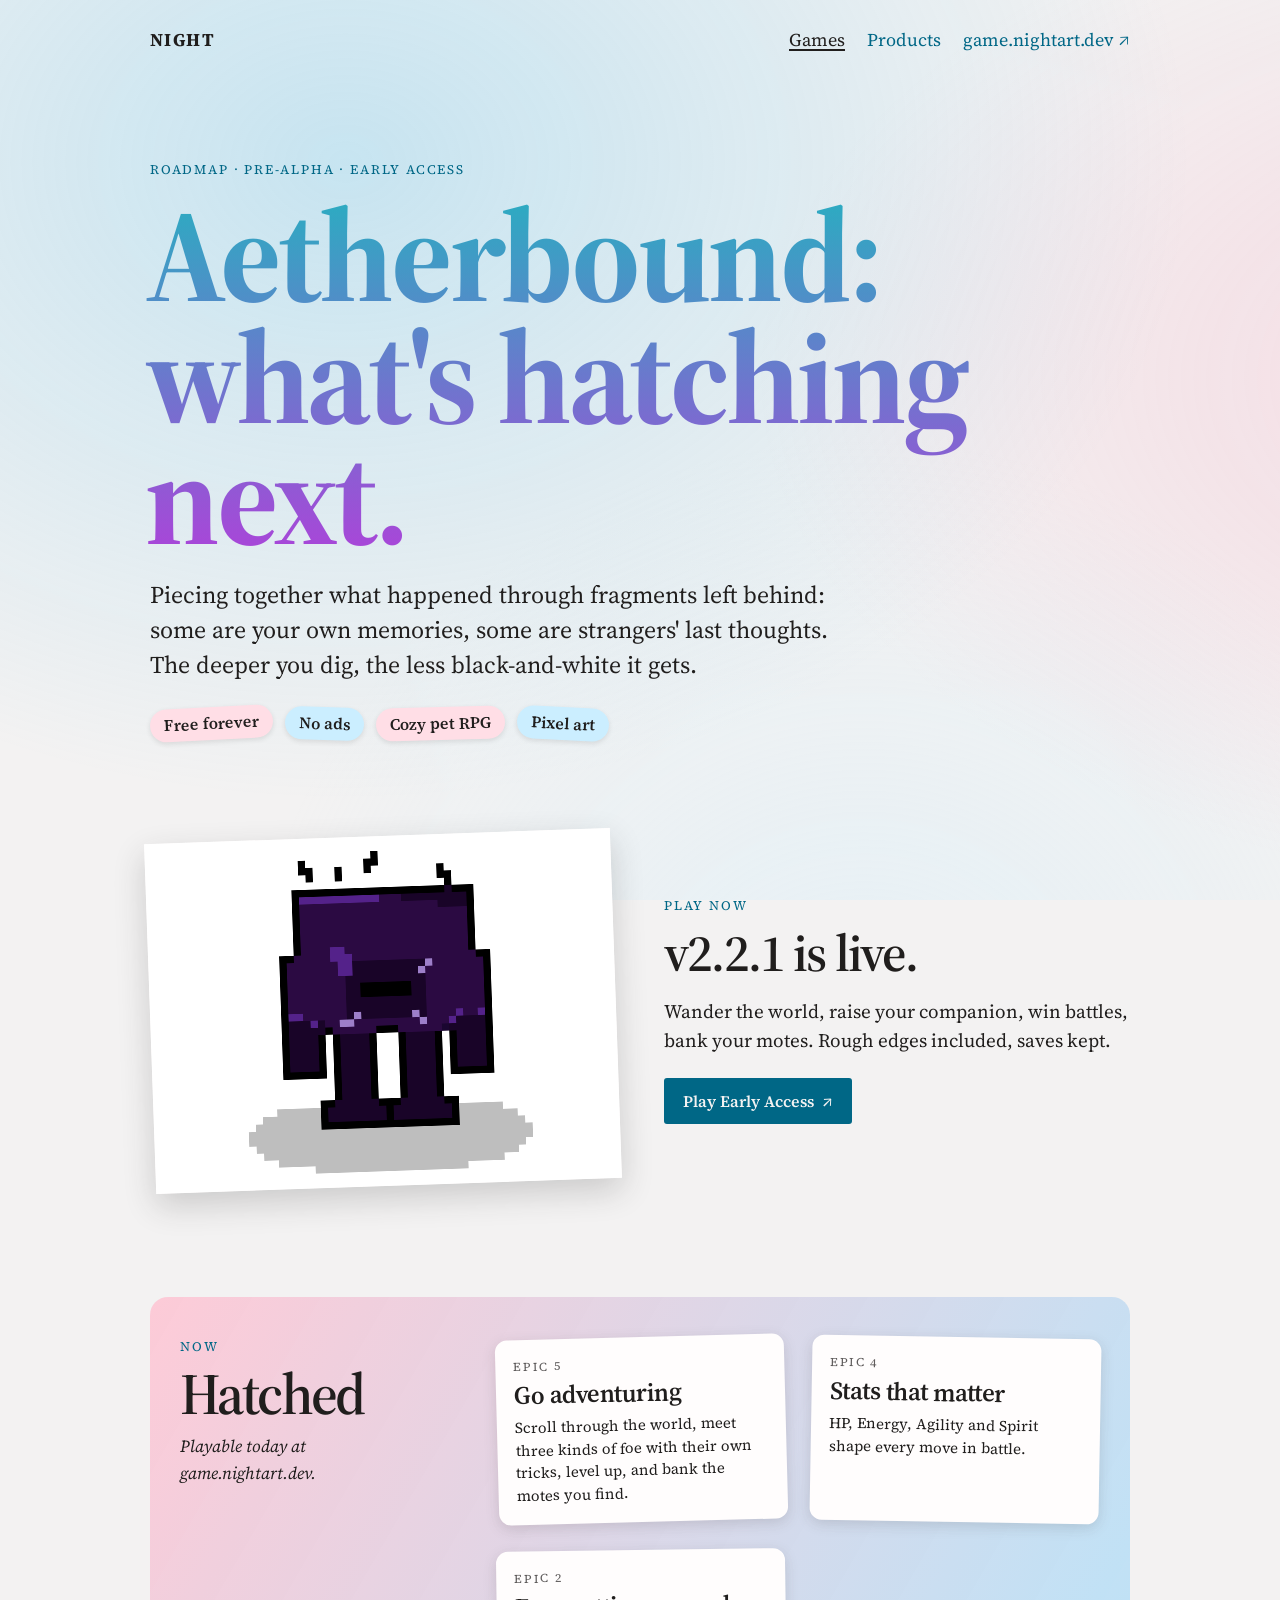
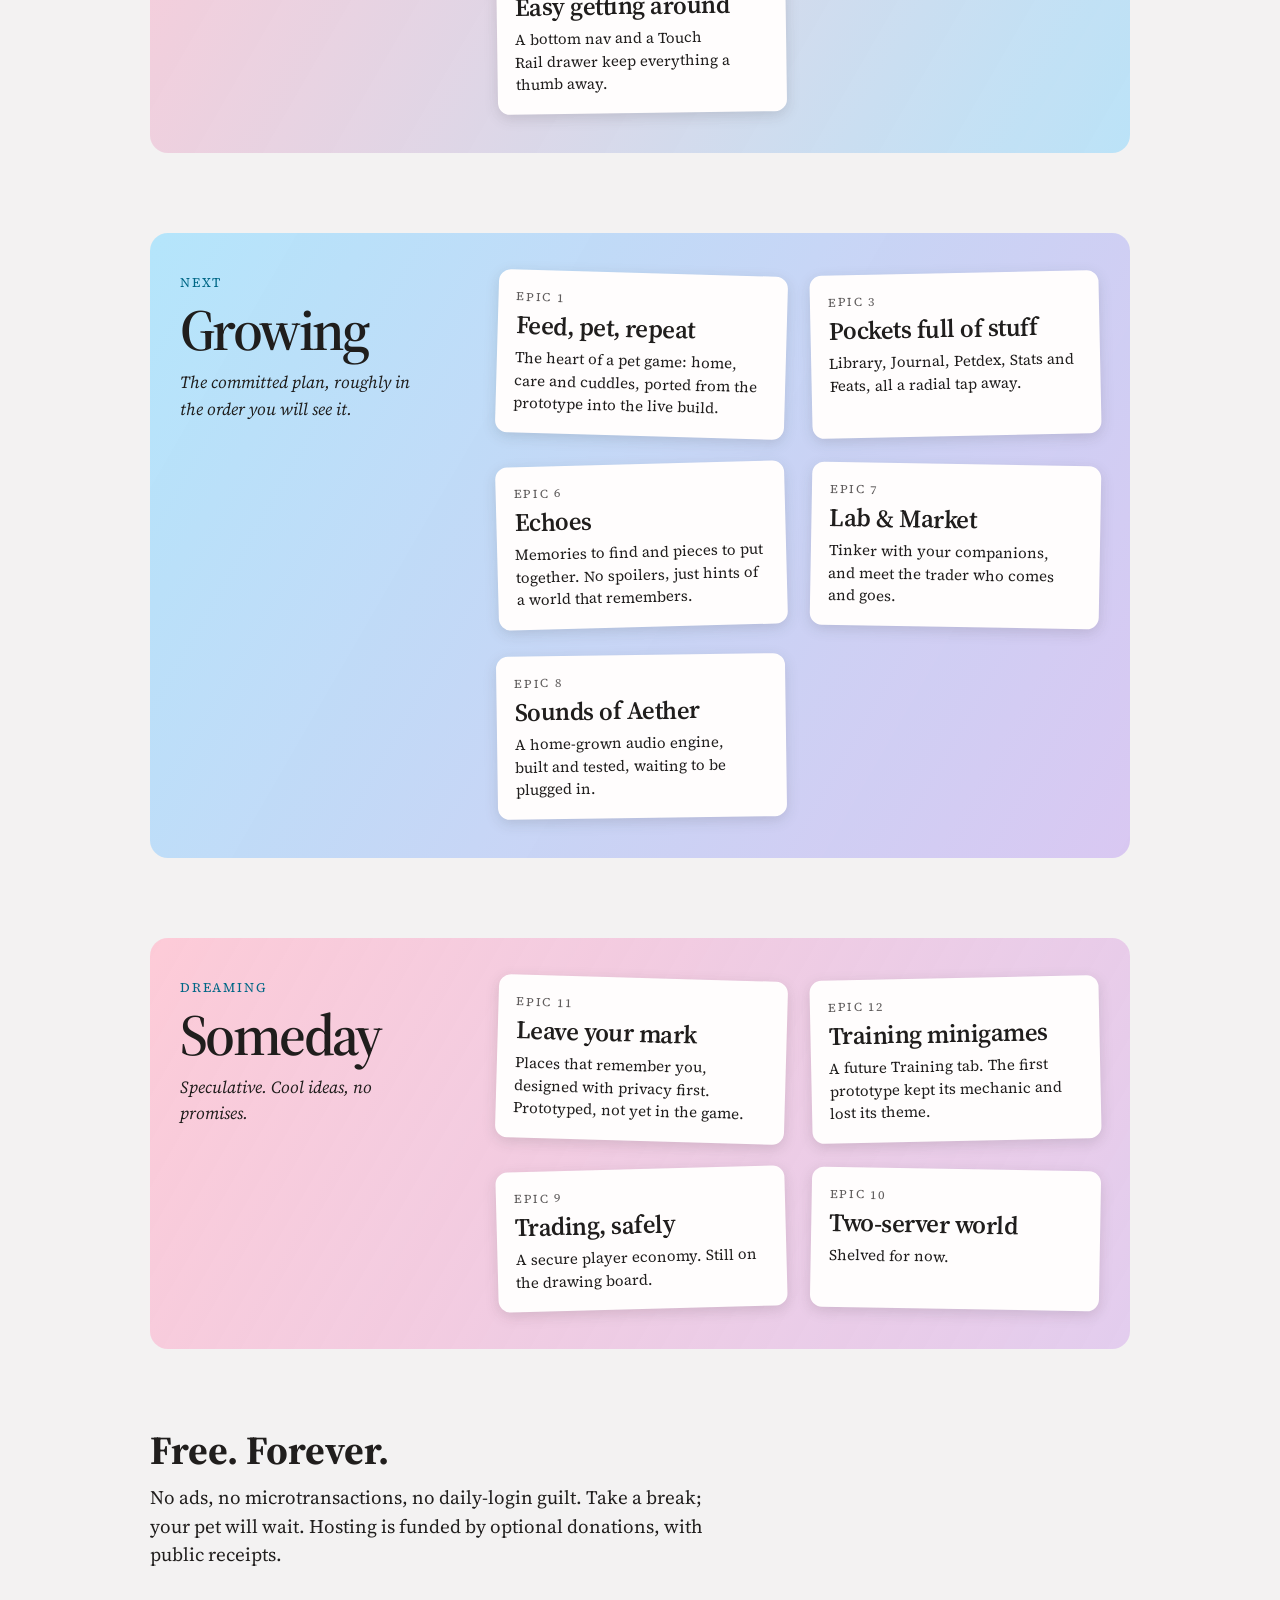
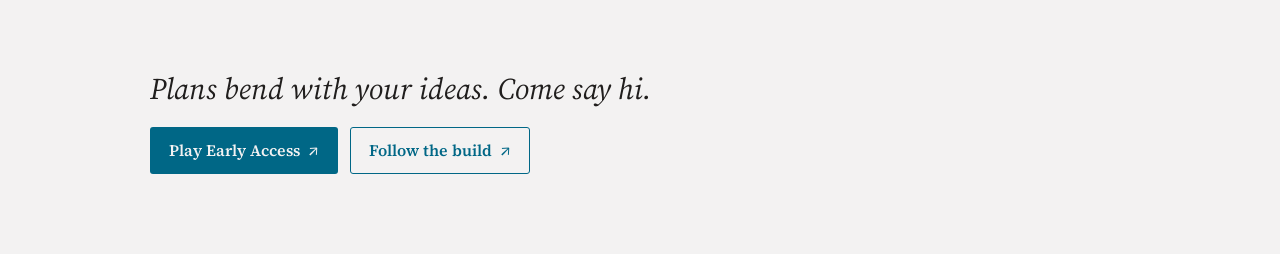
==== aetherbound/index.html @ 089eef8a "Turn the site into a hub: home page, SnapShelf product page The Aetherbound roadmap moves to /aether" ====
<!doctype html>
<html lang="en">
  <head>
    <meta charset="utf-8">
    <meta name="viewport" content="width=device-width, initial-scale=1">
    <meta name="theme-color" content="#f3f2f2">
    <meta name="description" content="The Aetherbound roadmap: a cozy pet RPG about memories, exploration, and the world that remembers.">
    <title>Aetherbound — What's hatching next</title>
    <link rel="preconnect" href="https://fonts.googleapis.com">
    <link rel="preconnect" href="https://fonts.gstatic.com" crossorigin>
    <link href="https://fonts.googleapis.com/css2?family=Source+Serif+4:ital,wght@0,400;0,600;0,700;1,400&display=swap" rel="stylesheet">
    <link href="../style.css" rel="stylesheet">
  </head>
  <body>
    <div class="wash" aria-hidden="true"></div>

    <main class="page">
      <nav class="top" aria-label="Site links">
        <a class="brand" href="../">NIGHT</a>
        <a href="./" aria-current="page">Games</a>
        <a href="../snapshelf/">Products</a>
        <a href="https://game.nightart.dev/" target="_blank" rel="noopener noreferrer">game.nightart.dev <span aria-hidden="true">↗</span></a>
      </nav>

      <header class="intro">
        <p class="kicker">Roadmap · Pre-alpha · Early Access</p>
        <h1>Aetherbound:<br>what's hatching next.</h1>
        <p class="tagline">Piecing together what happened through fragments left behind: some are your own memories, some are strangers' last thoughts. The deeper you dig, the less black-and-white it gets.</p>
        <div class="stickers" aria-label="Game features">
          <span class="sticker sticker-pink">Free forever</span>
          <span class="sticker sticker-blue">No ads</span>
          <span class="sticker sticker-pink">Cozy pet RPG</span>
          <span class="sticker sticker-blue">Pixel art</span>
        </div>
      </header>

      <section class="banner" aria-labelledby="live-title">
        <figure class="hero">
          <img src="../Brute.gif" alt="A pixel-art companion from Aetherbound">
        </figure>
        <div class="banner-copy">
          <p class="kicker">Play now</p>
          <h2 id="live-title">v2.2.1 is live.</h2>
          <p>Wander the world, raise your companion, win battles, bank your motes. Rough edges included, saves kept.</p>
          <a class="button button-primary" href="https://game.nightart.dev/" target="_blank" rel="noopener noreferrer">Play Early Access <span aria-hidden="true">↗</span></a>
        </div>
      </section>

      <section class="roadmap-band band-now" aria-labelledby="hatched-title">
        <div class="band-heading">
          <p class="kicker">Now</p>
          <h2 class="band-title" id="hatched-title">Hatched</h2>
          <p class="note">Playable today at game.nightart.dev.</p>
        </div>
        <div class="cards">
          <article class="roadmap-card" style="--rotation: -1.5deg">
            <p class="epic">Epic 5</p>
            <h3>Go adventuring</h3>
            <p>Scroll through the world, meet three kinds of foe with their own tricks, level up, and bank the motes you find.</p>
          </article>
          <article class="roadmap-card" style="--rotation: 1deg">
            <p class="epic">Epic 4</p>
            <h3>Stats that matter</h3>
            <p>HP, Energy, Agility and Spirit shape every move in battle.</p>
          </article>
          <article class="roadmap-card" style="--rotation: -0.8deg">
            <p class="epic">Epic 2</p>
            <h3>Easy getting around</h3>
            <p>A bottom nav and a Touch Rail drawer keep everything a thumb away.</p>
          </article>
        </div>
      </section>

      <section class="roadmap-band band-next" aria-labelledby="growing-title">
        <div class="band-heading">
          <p class="kicker">Next</p>
          <h2 class="band-title" id="growing-title">Growing</h2>
          <p class="note">The committed plan, roughly in the order you will see it.</p>
        </div>
        <div class="cards">
          <article class="roadmap-card" style="--rotation: 1.6deg"><p class="epic">Epic 1</p><h3>Feed, pet, repeat</h3><p>The heart of a pet game: home, care and cuddles, ported from the prototype into the live build.</p></article>
          <article class="roadmap-card" style="--rotation: -1.2deg"><p class="epic">Epic 3</p><h3>Pockets full of stuff</h3><p>Library, Journal, Petdex, Stats and Feats, all a radial tap away.</p></article>
          <article class="roadmap-card" style="--rotation: -1.5deg"><p class="epic">Epic 6</p><h3>Echoes</h3><p>Memories to find and pieces to put together. No spoilers, just hints of a world that remembers.</p></article>
          <article class="roadmap-card" style="--rotation: 1deg"><p class="epic">Epic 7</p><h3>Lab &amp; Market</h3><p>Tinker with your companions, and meet the trader who comes and goes.</p></article>
          <article class="roadmap-card" style="--rotation: -0.8deg"><p class="epic">Epic 8</p><h3>Sounds of Aether</h3><p>A home-grown audio engine, built and tested, waiting to be plugged in.</p></article>
        </div>
      </section>

      <section class="roadmap-band band-someday" aria-labelledby="someday-title">
        <div class="band-heading">
          <p class="kicker">Dreaming</p>
          <h2 class="band-title" id="someday-title">Someday</h2>
          <p class="note">Speculative. Cool ideas, no promises.</p>
        </div>
        <div class="cards">
          <article class="roadmap-card" style="--rotation: 1.6deg"><p class="epic">Epic 11</p><h3>Leave your mark</h3><p>Places that remember you, designed with privacy first. Prototyped, not yet in the game.</p></article>
          <article class="roadmap-card" style="--rotation: -1.2deg"><p class="epic">Epic 12</p><h3>Training minigames</h3><p>A future Training tab. The first prototype kept its mechanic and lost its theme.</p></article>
          <article class="roadmap-card" style="--rotation: -1.5deg"><p class="epic">Epic 9</p><h3>Trading, safely</h3><p>A secure player economy. Still on the drawing board.</p></article>
          <article class="roadmap-card" style="--rotation: 1deg"><p class="epic">Epic 10</p><h3>Two-server world</h3><p>Shelved for now.</p></article>
        </div>
      </section>

      <section class="free" aria-labelledby="free-title">
        <h2 id="free-title">Free. Forever.</h2>
        <p>No ads, no microtransactions, no daily-login guilt. Take a break; your pet will wait. Hosting is funded by optional donations, with public receipts.</p>
      </section>

      <footer class="footer">
        <p>Plans bend with your ideas. Come say hi.</p>
        <div class="actions">
          <a class="button button-primary" href="https://game.nightart.dev/" target="_blank" rel="noopener noreferrer">Play Early Access <span aria-hidden="true">↗</span></a>
          <a class="button button-secondary" href="https://www.instagram.com/night.dev.art?stkn=czV4dzR4ZnBjbThn" target="_blank" rel="noopener noreferrer">Follow the build <span aria-hidden="true">↗</span></a>
        </div>
      </footer>
    </main>
  </body>
</html>
---- style.css ----
@import url('https://fonts.googleapis.com/css2?family=Source+Serif+4:ital,wght@0,400;0,600;0,700;1,400&display=swap');

:root {
  --paper: #f3f2f2;
  --surface: #fffdfd;
  --ink: #201e1d;
  --muted: #605d5d;
  --cyan: #0088b0;
  --cyan-dark: #006786;
  --cyan-soft: #cbeeff;
  --pink: #d6006c;
  --pink-soft: #ffdee6;
  --line: rgb(32 30 29 / 16%);
  --serif: "Source Serif 4", Georgia, serif;
  --shadow-sm: 0 2px 5px rgb(45 43 43 / 12%);
  --shadow-md: 0 4px 14px rgb(45 43 43 / 15%);
  --shadow-lg: 0 12px 32px rgb(45 43 43 / 20%);
}

*,
*::before { box-sizing: border-box; }

html { min-width: 320px; scroll-behavior: smooth; }

body {
  min-height: 100vh;
  margin: 0;
  color: var(--ink);
  background: var(--paper);
  font: 16px/1.55 var(--serif);
}

a { color: var(--cyan-dark); text-underline-offset: 3px; }
a:hover { color: var(--pink); }
a:focus-visible { outline: 2px solid var(--cyan); outline-offset: 4px; }
::selection { color: var(--ink); background: var(--cyan-soft); }

.wash { position: fixed; inset: 0; pointer-events: none; }
.wash {
  z-index: -2;
  background:
    radial-gradient(ellipse at 18% 12%, rgb(98 197 238 / 30%), transparent 38%),
    radial-gradient(ellipse at 85% 28%, rgb(255 144 177 / 27%), transparent 38%),
    radial-gradient(ellipse at 45% 80%, rgb(203 238 255 / 36%), transparent 42%);
  background-size: 150% 150%;
  animation: drift 18s ease-in-out infinite alternate;
}

.page { width: min(1040px, 100%); margin: 0 auto; padding: 20px 30px 64px; }
.top { display: flex; justify-content: flex-end; min-height: 40px; font-size: 18px; }
.top a { text-decoration: none; }
.intro { margin: 100px 0 96px; }
.kicker,
.epic { margin: 0; color: var(--cyan-dark); letter-spacing: .14em; text-transform: uppercase; }
.kicker { font-size: 13px; }
h1, h2, h3, p { margin-top: 0; }
h1 {
  margin: 14px 0 20px -5px;
  font-size: clamp(56px, 11vw, 132px);
  font-weight: 700;
  letter-spacing: -.025em;
  line-height: .92;
  background: linear-gradient(180deg, #2aadc1, #ab44d9);
  background-clip: text;
  color: transparent;
}
.tagline { max-width: 30em; margin-bottom: 24px; font-size: clamp(20px, 3vw, 24px); line-height: 1.45; text-wrap: pretty; }
.stickers, .actions { display: flex; flex-wrap: wrap; gap: 12px; }
.sticker { padding: 4px 14px; border-radius: 999px; box-shadow: var(--shadow-sm); font-weight: 600; }
.sticker-pink { background: var(--pink-soft); transform: rotate(-3deg); }
.sticker-blue { background: var(--cyan-soft); transform: rotate(2deg); }
.sticker:nth-child(3) { transform: rotate(-1.5deg); }
.sticker:nth-child(4) { transform: rotate(3deg); }

.banner { display: grid; grid-template-columns: repeat(2, minmax(0, 1fr)); align-items: center; gap: 48px; margin-bottom: 112px; }
.hero { overflow: hidden; aspect-ratio: 4 / 3; margin: 0; transform: rotate(-2deg); background: var(--surface); box-shadow: var(--shadow-lg); }
.hero img { display: block; width: 100%; height: 100%; object-fit: cover; }
.banner-copy h2 { margin: 10px 0 18px; font-size: clamp(36px, 5vw, 52px); font-weight: 600; letter-spacing: -.035em; line-height: 1; }
.banner-copy > p:not(.kicker) { max-width: 28em; margin-bottom: 22px; font-size: 19px; text-wrap: pretty; }

.button { display: inline-flex; align-items: center; justify-content: center; gap: 8px; min-height: 44px; padding: 10px 18px; border: 1px solid transparent; border-radius: 3px; font-weight: 600; text-decoration: none; transition: background-color 160ms ease, transform 160ms ease; }
.button:hover { transform: translateY(-2px); }
.button-primary { color: var(--paper); background: var(--cyan-dark); }
.button-primary:hover { color: #fff; background: #004961; }
.button-secondary { color: var(--cyan-dark); border-color: var(--cyan-dark); }
.button-secondary:hover { color: #fff; background: var(--cyan-dark); }

.roadmap-band {
  display: grid;
  grid-template-columns: minmax(180px, .7fr) minmax(0, 1.5fr);
  gap: 36px;
  margin-bottom: 80px;
  padding: 40px 30px;
  border-radius: 18px;
  background-size: 220% 220%;
  animation: shift 16s ease-in-out infinite;
}
.band-now { background-image: linear-gradient(120deg, rgb(255 192 208 / 78%), rgb(153 224 255 / 70%), rgb(255 192 208 / 58%)); }
.band-next { background-image: linear-gradient(120deg, rgb(153 224 255 / 70%), rgb(211 178 239 / 72%), rgb(255 192 208 / 55%)); }
.band-someday { background-image: linear-gradient(120deg, rgb(255 192 208 / 78%), rgb(211 178 239 / 58%), rgb(153 224 255 / 68%)); }
.band-title { margin: 8px 0 10px; font-size: clamp(38px, 5vw, 58px); font-weight: 600; letter-spacing: -.045em; line-height: 1; }
.note { max-width: 15em; margin: 0; font-size: 17px; font-style: italic; }
.cards { display: grid; grid-template-columns: repeat(auto-fit, minmax(min(100%, 220px), 1fr)); align-items: stretch; gap: 28px 24px; }
.roadmap-card { display: flex; flex-direction: column; min-width: 0; padding: 18px; border-radius: 12px; background: var(--surface); box-shadow: var(--shadow-md); transform: rotate(var(--rotation)); transition: transform 180ms ease, box-shadow 180ms ease; }
.roadmap-card:hover { transform: translateY(-4px) rotate(0); box-shadow: var(--shadow-lg); }
.epic { margin-bottom: 4px; color: var(--muted); font-size: 12px; }
.roadmap-card h3 { margin-bottom: 8px; font-size: 25px; font-weight: 600; letter-spacing: -.02em; line-height: 1.15; }
.roadmap-card p:last-child { margin: 0; font-size: 15px; line-height: 1.5; text-wrap: pretty; }
.free { margin: 8px 0 100px; }
.free h2 { margin-bottom: 12px; font-size: clamp(32px, 5vw, 40px); line-height: 1.05; }
.free p { max-width: 32em; margin: 0; font-size: 19px; line-height: 1.5; text-wrap: pretty; }
.footer { margin-bottom: 16px; }
.footer > p { max-width: 24em; margin-bottom: 18px; font-size: clamp(23px, 4vw, 30px); font-style: italic; line-height: 1.35; }

@keyframes drift { from { background-position: 0% 0%, 100% 30%, 35% 100%; } to { background-position: 30% 25%, 65% 0%, 100% 40%; } }
@keyframes shift { 0%, 100% { background-position: 0% 50%; } 50% { background-position: 100% 50%; } }

@media (max-width: 720px) {
  .page { padding-inline: 22px; }
  .intro { margin: 72px 0; }
  .banner, .roadmap-band { grid-template-columns: minmax(0, 1fr); }
  .banner { gap: 32px; margin-bottom: 76px; }
  .hero { width: min(100%, 520px); }
  .roadmap-band { gap: 24px; margin-bottom: 60px; padding: 30px 22px; }
  .note { max-width: none; }
}

@media (max-width: 460px) {
  .page { padding: 14px 18px 48px; }
  .intro { margin: 56px 0; }
  .cards { grid-template-columns: minmax(0, 1fr); }
  .roadmap-card { transform: none; }
}

@media (prefers-reduced-motion: reduce) {
  *, *::before { scroll-behavior: auto !important; animation-duration: .01ms !important; animation-iteration-count: 1 !important; transition-duration: .01ms !important; }
}

/* ---- Site hub (home page, product pages): added to the roadmap's styles ---- */
.top { gap: 22px; align-items: center; flex-wrap: wrap; }
.top .brand { margin-right: auto; color: var(--ink); font-weight: 700; letter-spacing: .08em; }
.top a[aria-current="page"]:not(.brand) { color: var(--ink); text-decoration: underline; text-decoration-thickness: 2px; }

.h1-product { font-size: clamp(44px, 8vw, 96px); line-height: .98; padding-bottom: .08em; }

.doors { display: grid; grid-template-columns: repeat(2, minmax(0, 1fr)); gap: 32px; margin-bottom: 104px; }
.door { display: flex; flex-direction: column; gap: 22px; padding: 26px; border-radius: 18px; color: var(--ink); text-decoration: none; background-size: 220% 220%; animation: shift 16s ease-in-out infinite; box-shadow: var(--shadow-md); transition: transform 180ms ease, box-shadow 180ms ease; }
.door:hover { color: var(--ink); transform: translateY(-4px); box-shadow: var(--shadow-lg); }
.door-art { overflow: hidden; aspect-ratio: 4 / 3; margin: 0; border-radius: 12px; background: var(--surface); box-shadow: var(--shadow-sm); }
.door-art img { display: block; width: 100%; height: 100%; object-fit: cover; }
.door-art-plain { display: grid; place-items: center; }
.door-art-plain img { width: 46%; height: auto; object-fit: contain; }
.door-copy h2 { margin: 6px 0 10px; font-size: clamp(32px, 4.5vw, 46px); font-weight: 600; letter-spacing: -.035em; line-height: 1; }
.door-copy p:not(.kicker) { margin-bottom: 12px; font-size: 18px; text-wrap: pretty; }
.door-go { margin: 0; color: var(--cyan-dark); font-weight: 600; }
.door:hover .door-go { color: var(--pink); }

.shot { margin: 0 0 96px; }
.shot img { display: block; width: 100%; height: auto; border-radius: 10px; box-shadow: var(--shadow-lg); }
.shot figcaption { max-width: 38em; margin-top: 14px; color: var(--muted); font-size: 16px; font-style: italic; }
.shot-small { width: min(100%, 720px); }
.free + .free { margin-top: -40px; }
.small-print { max-width: 46em !important; margin: 28px 0 0 !important; color: var(--muted); font-size: 14px !important; font-style: normal !important; line-height: 1.5 !important; }

@media (max-width: 720px) {
  .doors { grid-template-columns: minmax(0, 1fr); margin-bottom: 76px; }
  .shot { margin-bottom: 64px; }
}
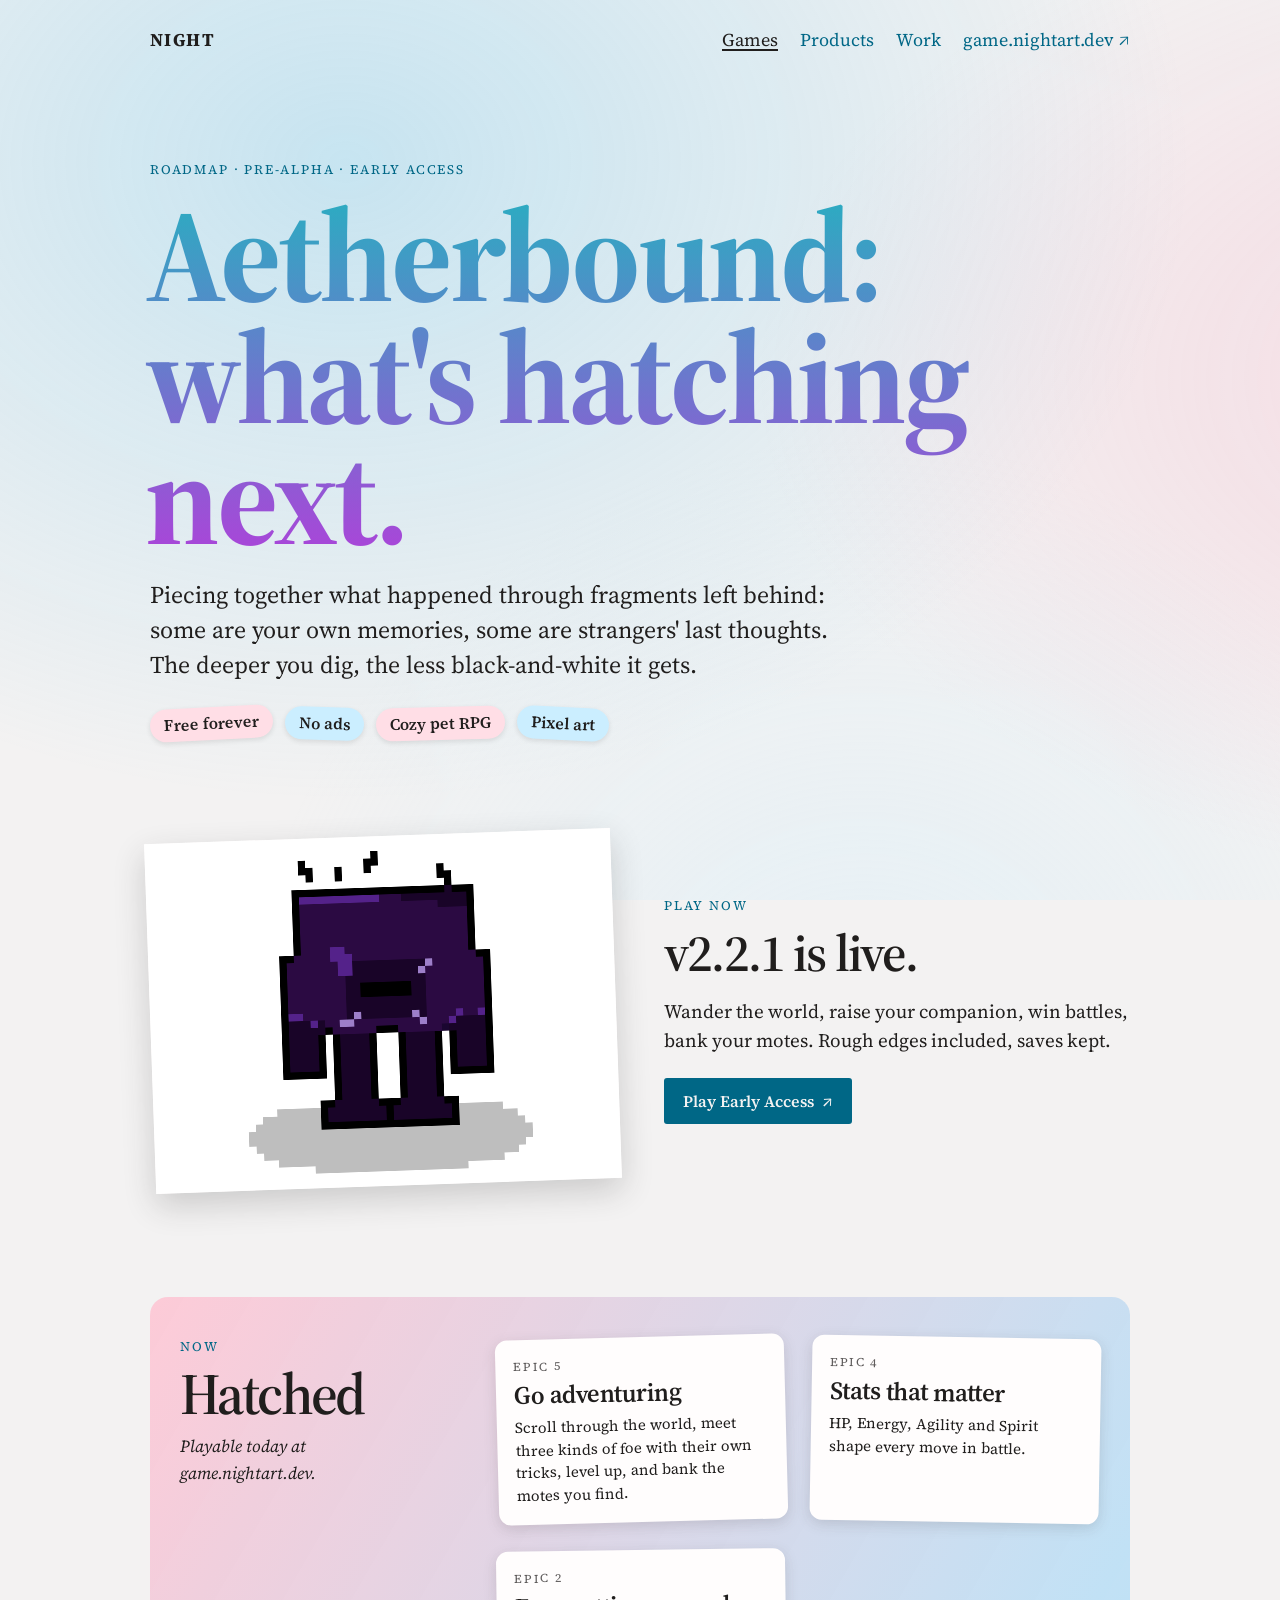
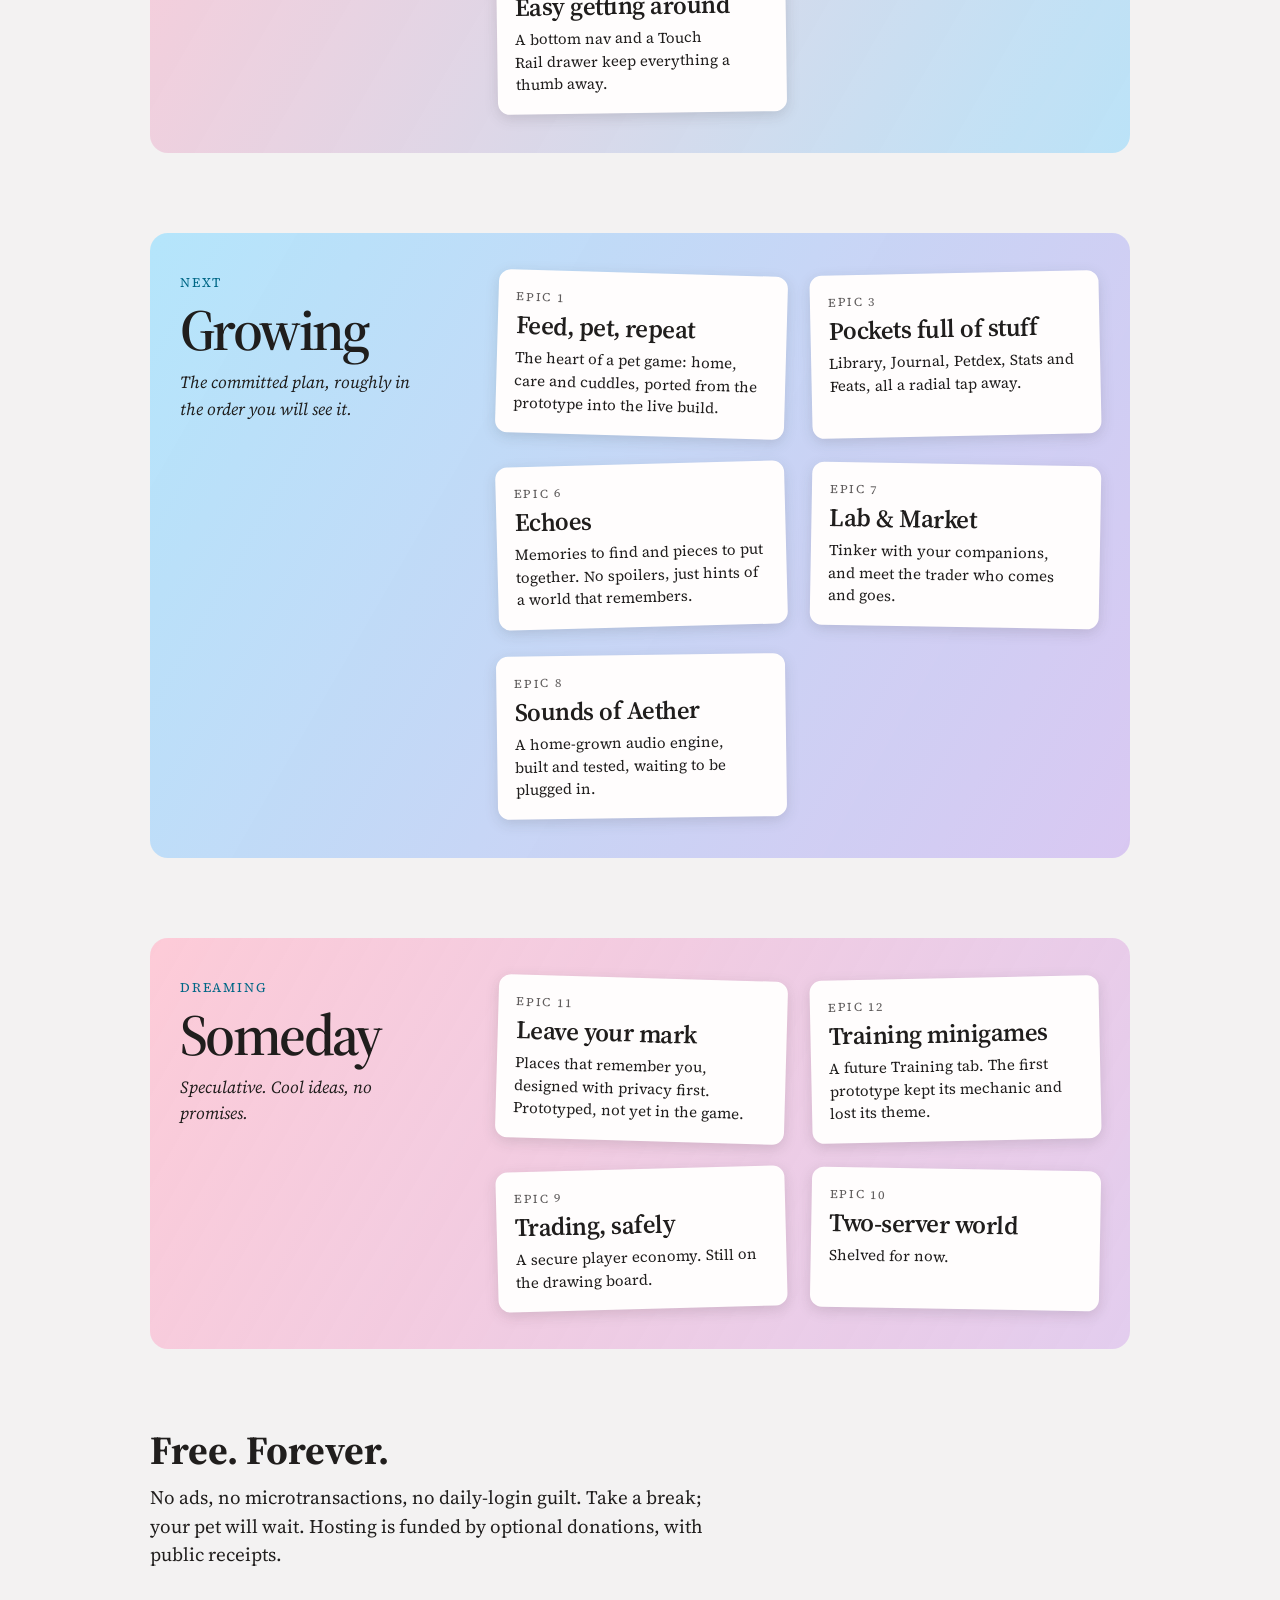
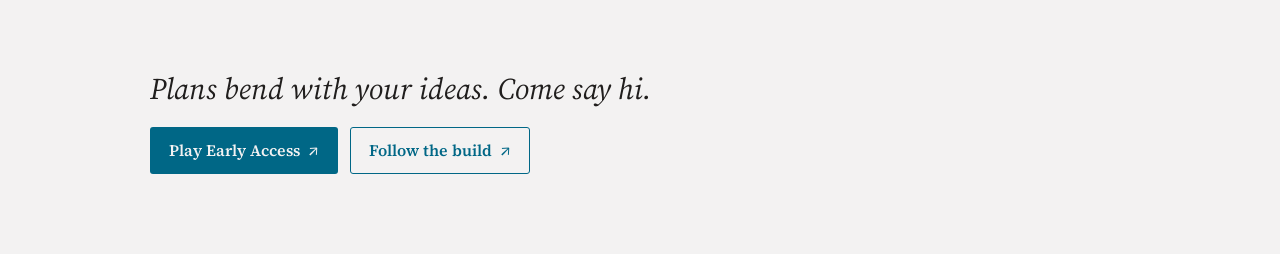
==== commit b43d2a8b: "Work section: how I build, and two case studies (for approval) A Work page, public write-ups of the " ====
--- a/aetherbound/index.html
+++ b/aetherbound/index.html
@@ -19,6 +19,7 @@
         <a class="brand" href="../">NIGHT</a>
         <a href="./" aria-current="page">Games</a>
         <a href="../snapshelf/">Products</a>
+        <a href="../work/">Work</a>
         <a href="https://game.nightart.dev/" target="_blank" rel="noopener noreferrer">game.nightart.dev <span aria-hidden="true">↗</span></a>
       </nav>
 
--- a/style.css
+++ b/style.css
@@ -162,7 +162,72 @@
 .free + .free { margin-top: -40px; }
 .small-print { max-width: 46em !important; margin: 28px 0 0 !important; color: var(--muted); font-size: 14px !important; font-style: normal !important; line-height: 1.5 !important; }
 
+.contact { display: flex; flex-wrap: wrap; align-items: flex-start; gap: 12px 16px; }
+.contact-column { display: flex; flex-direction: column; align-items: stretch; gap: 12px; }
+
+.contact-form summary { width: 100%; cursor: pointer; list-style: none; }
+.contact-form summary::-webkit-details-marker { display: none; }
+.contact-form[open] summary { color: #fff; background: var(--cyan-dark); }
+.contact-form form { display: flex; flex-direction: column; gap: 6px; width: min(420px, 86vw); margin-top: 14px; padding: 20px; border-radius: 12px; background: var(--surface); box-shadow: var(--shadow-md); }
+.contact-form label { margin-top: 8px; font-size: 15px; font-weight: 600; }
+.contact-form input[type="text"], .contact-form input[type="email"], .contact-form textarea { width: 100%; padding: 9px 11px; border: 1px solid var(--line); border-radius: 3px; color: var(--ink); background: #fff; font: 16px/1.4 var(--serif); }
+.contact-form textarea { resize: vertical; }
+.contact-form input:focus-visible, .contact-form textarea:focus-visible { outline: 2px solid var(--cyan); outline-offset: 1px; }
+.contact-form .h-captcha { margin-top: 12px; }
+.contact-form button { align-self: flex-start; margin-top: 8px; cursor: pointer; font: inherit; font-weight: 600; }
+.contact-form button:disabled { opacity: .6; cursor: default; }
+.form-trap { position: absolute; left: -9999px; }
+.footer .form-status { max-width: none; margin: 8px 0 0; font-size: 15px; font-style: normal; line-height: 1.45; }
+.form-status:empty { display: none; }
+.form-status-good { color: #0a6b3d; }
+.form-status-bad { color: #b00020; }
+
+.key-box { width: min(100%, 760px); margin: -40px 0 80px; padding: 26px; border-radius: 12px; background: var(--surface); box-shadow: var(--shadow-md); }
+.key { margin: 10px 0 18px; font: 600 clamp(15px, 2.4vw, 20px)/1.4 ui-monospace, Consolas, monospace; overflow-wrap: anywhere; user-select: all; }
+.key-box button { cursor: pointer; font: inherit; font-weight: 600; }
+.key-note { max-width: 40em; margin: 18px 0 0; font-size: 16px; }
+.key-warning { margin: 0 0 20px; padding: 14px 18px; border: 2px solid #9A5B00; border-radius: 8px; background: #FFF4D6; color: #3B2600; font-size: clamp(18px, 2.6vw, 22px); line-height: 1.35; }
+.key-confirm { display: flex; align-items: center; gap: 12px; width: fit-content; margin-top: 22px; padding: 12px 16px; border: 2px solid var(--cyan-dark); border-radius: 8px; font-size: 18px; font-weight: 600; cursor: pointer; }
+.key-confirm input { width: 22px; height: 22px; accent-color: var(--cyan-dark); cursor: pointer; }
+
+.get-actions { margin-top: 28px; }
+.get { margin: 0 0 96px; scroll-margin-top: 24px; }
+.get h2 { margin-bottom: 12px; font-size: clamp(32px, 5vw, 40px); line-height: 1.05; }
+.get > p { max-width: 32em; margin: 0 0 24px; font-size: 19px; }
+.get-grid { display: grid; grid-template-columns: repeat(2, minmax(0, 1fr)); gap: 24px; margin-bottom: 24px; }
+.get-card { display: flex; flex-direction: column; align-items: flex-start; gap: 14px; padding: 24px; border-radius: 12px; background: var(--surface); box-shadow: var(--shadow-md); }
+.get-card .size { font-weight: 400; opacity: .85; }
+.get-alt { margin: 0; color: var(--muted); font-size: 15px; line-height: 1.5; }
+.get-note { max-width: 46em; padding: 16px 20px; border-left: 3px solid var(--cyan); border-radius: 6px; background: var(--surface); box-shadow: var(--shadow-sm); }
+.get-note summary { cursor: pointer; font-weight: 600; }
+.get-note p { margin: 12px 0 0; font-size: 16px; line-height: 1.5; }
+.get-note code { padding: 2px 6px; border-radius: 4px; background: var(--paper); font-size: 14px; overflow-wrap: anywhere; }
+.roadmap-card .button { margin-top: 12px; }
+
+/* ---- Work pages: long reading text, fact tables, cards that are links ---- */
+.door-wide { grid-column: 1 / -1; }
+.card-link { color: var(--ink); text-decoration: none; }
+.card-link:hover { color: var(--ink); }
+.card-link:hover .door-go { color: var(--pink); }
+.card-link .door-go { margin-top: 12px; }
+.prose { max-width: 44em; margin: 0 0 96px; font-size: 19px; line-height: 1.6; }
+.prose h2 { margin: 56px 0 14px; font-size: clamp(28px, 4vw, 36px); font-weight: 600; letter-spacing: -.02em; line-height: 1.1; }
+.prose h2:first-child { margin-top: 0; }
+.prose p { margin: 0 0 16px; text-wrap: pretty; }
+.prose ul, .prose ol { margin: 0 0 16px; padding-left: 1.3em; }
+.prose li { margin-bottom: 10px; }
+.table-wrap { overflow-x: auto; margin: 0 0 20px; border-radius: 12px; background: var(--surface); box-shadow: var(--shadow-md); }
+.facts { width: 100%; border-collapse: collapse; font-size: 17px; line-height: 1.4; }
+.facts th, .facts td { padding: 12px 16px; border-bottom: 1px solid var(--line); text-align: left; vertical-align: top; }
+.facts th { color: var(--muted); font-size: 14px; font-weight: 600; letter-spacing: .04em; text-transform: uppercase; }
+.facts tr:last-child td { border-bottom: none; }
+.facts td:first-child { color: var(--muted); }
+
 @media (max-width: 720px) {
   .doors { grid-template-columns: minmax(0, 1fr); margin-bottom: 76px; }
   .shot { margin-bottom: 64px; }
-}
+  .get-grid { grid-template-columns: minmax(0, 1fr); }
+  .get { margin-bottom: 64px; }
+}
+.key-box button.button-secondary { background: transparent; }
+.key-box button.button-secondary:hover { background: var(--cyan-dark); }
